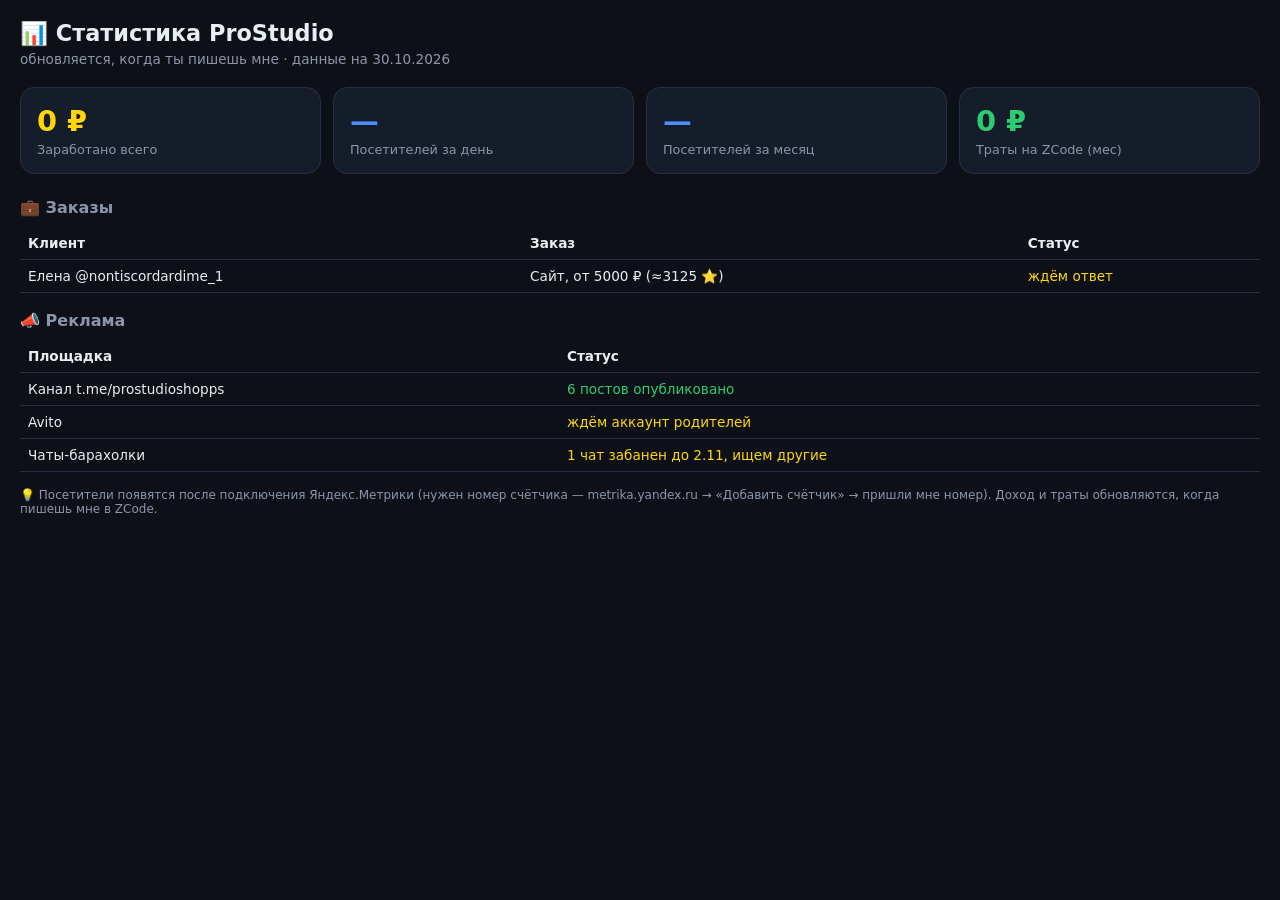
==== stats-8729215207.html @ 49d40fbb "add stats dashboard" ====
<!DOCTYPE html>
<html lang="ru">
<head>
<meta charset="UTF-8">
<meta name="viewport" content="width=device-width, initial-scale=1.0">
<meta name="robots" content="noindex">
<title>ProStudio · Статистика</title>
<style>
  * { margin:0; padding:0; box-sizing:border-box; }
  body { font-family:"Segoe UI",system-ui,sans-serif; background:#0d1117; color:#e6edf3; padding:20px; }
  h1 { font-size:1.4rem; margin-bottom:4px; } .sub{color:#8b97a8;font-size:.85rem;margin-bottom:20px;}
  .grid { display:grid; grid-template-columns:repeat(auto-fit,minmax(150px,1fr)); gap:12px; margin-bottom:24px; }
  .card { background:#161d2a; border:1px solid #263041; border-radius:14px; padding:16px; }
  .card .num { font-size:1.8rem; font-weight:800; }
  .card .lbl { color:#8b97a8; font-size:.8rem; margin-top:4px; }
  .green{color:#2ecc71}.blue{color:#4f8cff}.yellow{color:#ffd60a}
  h2 { font-size:1rem; margin:18px 0 10px; color:#8b97a8; }
  table { width:100%; border-collapse:collapse; font-size:.85rem; }
  td,th { padding:8px; border-bottom:1px solid #263041; text-align:left; }
  .st-ok{color:#2ecc71}.st-wait{color:#ffd60a}
  .note { color:#8b97a8; font-size:.75rem; margin-top:16px; }
</style>
</head>
<body>
<h1>📊 Статистика ProStudio</h1>
<div class="sub">обновляется, когда ты пишешь мне · данные на 30.10.2026</div>

<div class="grid">
  <div class="card"><div class="num yellow">0 ₽</div><div class="lbl">Заработано всего</div></div>
  <div class="card"><div class="num blue">—</div><div class="lbl">Посетителей за день</div></div>
  <div class="card"><div class="num blue">—</div><div class="lbl">Посетителей за месяц</div></div>
  <div class="card"><div class="num green">0 ₽</div><div class="lbl">Траты на ZCode (мес)</div></div>
</div>

<h2>💼 Заказы</h2>
<table>
  <tr><th>Клиент</th><th>Заказ</th><th>Статус</th></tr>
  <tr><td>Елена @nontiscordardime_1</td><td>Сайт, от 5000 ₽ (≈3125 ⭐)</td><td class="st-wait">ждём ответ</td></tr>
</table>

<h2>📣 Реклама</h2>
<table>
  <tr><th>Площадка</th><th>Статус</th></tr>
  <tr><td>Канал t.me/prostudioshopps</td><td class="st-ok">6 постов опубликовано</td></tr>
  <tr><td>Avito</td><td class="st-wait">ждём аккаунт родителей</td></tr>
  <tr><td>Чаты-барахолки</td><td class="st-wait">1 чат забанен до 2.11, ищем другие</td></tr>
</table>

<div class="note">💡 Посетители появятся после подключения Яндекс.Метрики (нужен номер счётчика — metrika.yandex.ru → «Добавить счётчик» → пришли мне номер). Доход и траты обновляются, когда пишешь мне в ZCode.</div>
</body>
</html>
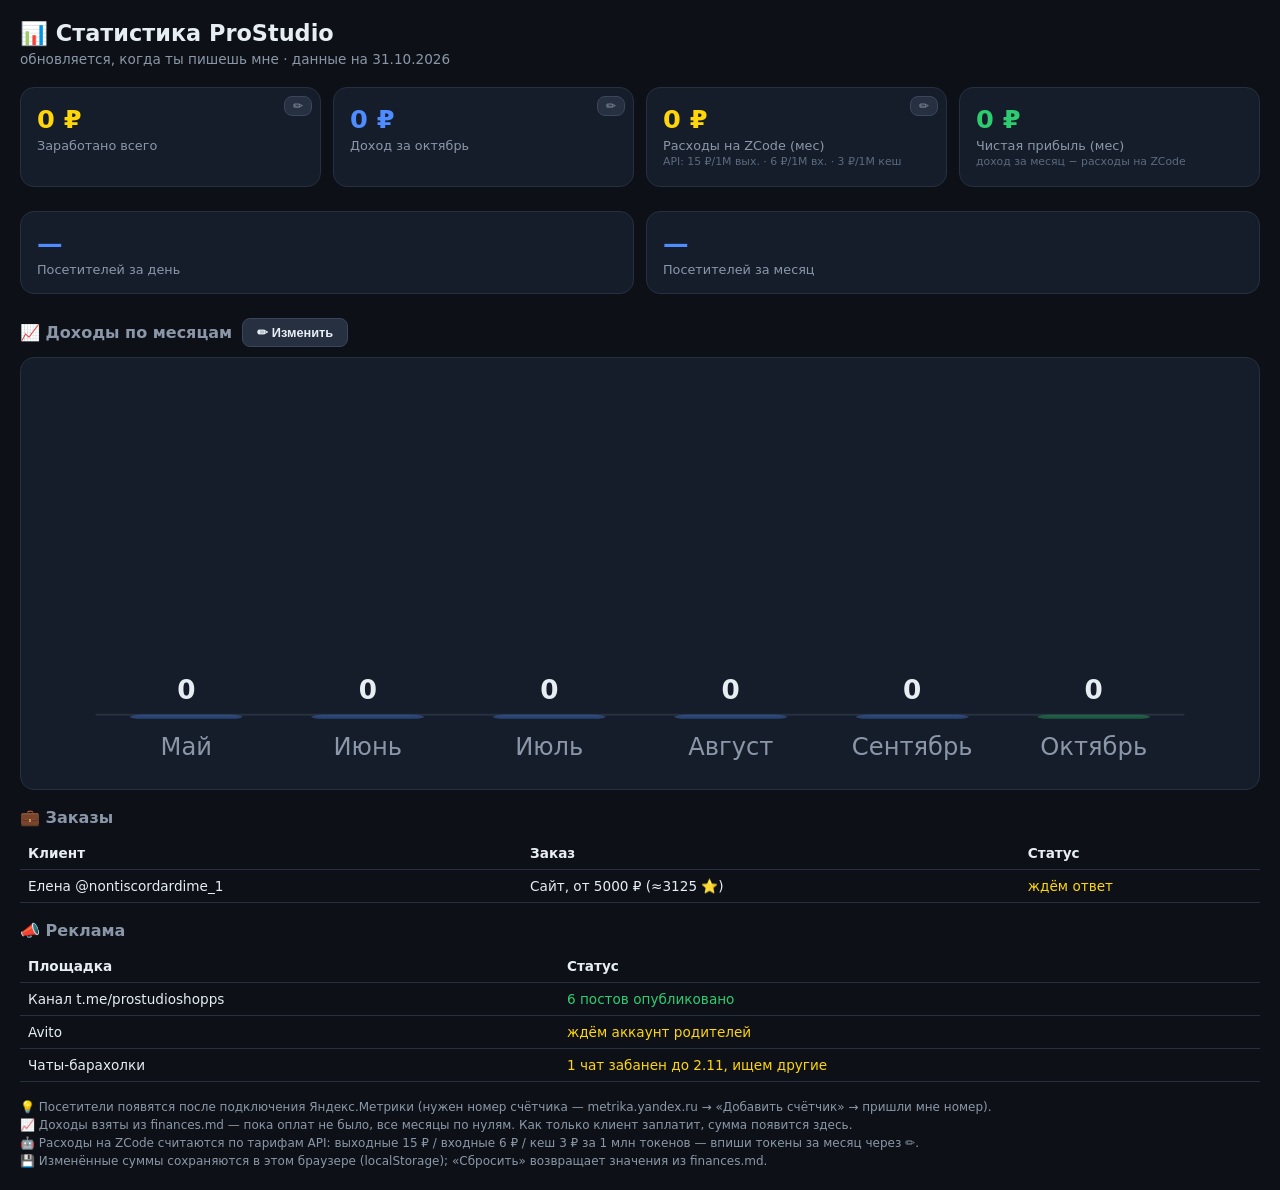
==== commit da3c884b: "stats: ZCode costs, income chart, net profit, inline editing" ====
--- a/stats-8729215207.html
+++ b/stats-8729215207.html
@@ -10,27 +10,80 @@
   body { font-family:"Segoe UI",system-ui,sans-serif; background:#0d1117; color:#e6edf3; padding:20px; }
   h1 { font-size:1.4rem; margin-bottom:4px; } .sub{color:#8b97a8;font-size:.85rem;margin-bottom:20px;}
   .grid { display:grid; grid-template-columns:repeat(auto-fit,minmax(150px,1fr)); gap:12px; margin-bottom:24px; }
-  .card { background:#161d2a; border:1px solid #263041; border-radius:14px; padding:16px; }
-  .card .num { font-size:1.8rem; font-weight:800; }
+  .card { background:#161d2a; border:1px solid #263041; border-radius:14px; padding:16px; position:relative; }
+  .card .num { font-size:1.6rem; font-weight:800; }
   .card .lbl { color:#8b97a8; font-size:.8rem; margin-top:4px; }
-  .green{color:#2ecc71}.blue{color:#4f8cff}.yellow{color:#ffd60a}
-  h2 { font-size:1rem; margin:18px 0 10px; color:#8b97a8; }
+  .card .hint { color:#5c6a7d; font-size:.68rem; margin-top:2px; line-height:1.35; }
+  .green{color:#2ecc71}.blue{color:#4f8cff}.yellow{color:#ffd60a}.red{color:#ff5c5c}
+  h2 { font-size:1rem; margin:18px 0 10px; color:#8b97a8; display:flex; align-items:center; gap:10px; }
   table { width:100%; border-collapse:collapse; font-size:.85rem; }
   td,th { padding:8px; border-bottom:1px solid #263041; text-align:left; }
   .st-ok{color:#2ecc71}.st-wait{color:#ffd60a}
-  .note { color:#8b97a8; font-size:.75rem; margin-top:16px; }
+  .note { color:#8b97a8; font-size:.75rem; margin-top:16px; line-height:1.5; }
+  .edit { position:absolute; top:8px; right:8px; background:#263041; border:1px solid #3a465c; color:#8b97a8;
+          border-radius:8px; padding:2px 8px; font-size:.75rem; cursor:pointer; }
+  .edit:hover { color:#e6edf3; border-color:#4f8cff; }
+  .btn { background:#263041; border:1px solid #3a465c; color:#e6edf3; border-radius:8px; padding:6px 14px;
+         font-size:.8rem; cursor:pointer; font-weight:600; }
+  .btn:hover { border-color:#4f8cff; }
+  .btn.save { background:#1d3a2a; border-color:#2ecc71; color:#2ecc71; }
+  .btn.danger { color:#ff5c5c; border-color:#5c3030; }
+  #panel { background:#161d2a; border:1px solid #263041; border-radius:14px; padding:16px; margin-bottom:20px; }
+  #panel h3 { font-size:.85rem; color:#8b97a8; margin:12px 0 8px; }
+  #panel h3:first-child { margin-top:0; }
+  .prow { display:flex; flex-wrap:wrap; gap:10px; }
+  .prow label { display:flex; flex-direction:column; gap:4px; font-size:.75rem; color:#8b97a8; min-width:110px; flex:1; }
+  .prow input { background:#0d1117; border:1px solid #263041; color:#e6edf3; border-radius:8px; padding:7px 9px; font-size:.85rem; width:100%; }
+  .prow input:focus { outline:none; border-color:#4f8cff; }
+  .pbtns { display:flex; gap:10px; margin-top:14px; }
+  #chart-wrap { background:#161d2a; border:1px solid #263041; border-radius:14px; padding:14px; }
+  #chart svg { width:100%; height:auto; display:block; }
 </style>
 </head>
 <body>
 <h1>📊 Статистика ProStudio</h1>
-<div class="sub">обновляется, когда ты пишешь мне · данные на 30.10.2026</div>
+<div class="sub">обновляется, когда ты пишешь мне · данные на 31.10.2026</div>
 
 <div class="grid">
-  <div class="card"><div class="num yellow">0 ₽</div><div class="lbl">Заработано всего</div></div>
+  <div class="card"><button class="edit" data-focus="inp-earned" title="Изменить">✏</button>
+    <div class="num yellow" id="num-earned">0 ₽</div><div class="lbl">Заработано всего</div></div>
+  <div class="card"><button class="edit" data-focus="inp-mincome" title="Изменить">✏</button>
+    <div class="num blue" id="num-mincome">0 ₽</div><div class="lbl">Доход за октябрь</div></div>
+  <div class="card"><button class="edit" data-focus="inp-tin" title="Изменить">✏</button>
+    <div class="num yellow" id="num-zcode">0 ₽</div><div class="lbl">Расходы на ZCode (мес)</div>
+    <div class="hint">API: 15 ₽/1M вых. · 6 ₽/1M вх. · 3 ₽/1M кеш</div></div>
+  <div class="card">
+    <div class="num green" id="num-net">0 ₽</div><div class="lbl">Чистая прибыль (мес)</div>
+    <div class="hint">доход за месяц − расходы на ZCode</div></div>
+</div>
+
+<div class="grid">
   <div class="card"><div class="num blue">—</div><div class="lbl">Посетителей за день</div></div>
   <div class="card"><div class="num blue">—</div><div class="lbl">Посетителей за месяц</div></div>
-  <div class="card"><div class="num green">0 ₽</div><div class="lbl">Траты на ZCode (мес)</div></div>
 </div>
+
+<div id="panel" hidden>
+  <h3>📈 Доходы по месяцам (₽)</h3>
+  <div class="prow" id="month-inputs"></div>
+  <h3>🤖 Токены ZCode за октябрь (для расчёта расходов)</h3>
+  <div class="prow">
+    <label>Входные токены<input type="number" min="0" id="inp-tin" placeholder="× 6 ₽/1M"></label>
+    <label>Выходные токены<input type="number" min="0" id="inp-tout" placeholder="× 15 ₽/1M"></label>
+    <label>Кеш-токены<input type="number" min="0" id="inp-tcache" placeholder="× 3 ₽/1M"></label>
+  </div>
+  <h3>💰 Заработано всего (₽)</h3>
+  <div class="prow">
+    <label>Сумма<input type="number" min="0" id="inp-earned"></label>
+  </div>
+  <div class="pbtns">
+    <button class="btn save" id="btn-save">💾 Сохранить</button>
+    <button class="btn" id="btn-close">Закрыть</button>
+    <button class="btn danger" id="btn-reset">↺ Сбросить к finances.md</button>
+  </div>
+</div>
+
+<h2>📈 Доходы по месяцам <button class="btn" id="btn-open-panel">✏ Изменить</button></h2>
+<div id="chart-wrap"><div id="chart"></div></div>
 
 <h2>💼 Заказы</h2>
 <table>
@@ -46,6 +99,106 @@
   <tr><td>Чаты-барахолки</td><td class="st-wait">1 чат забанен до 2.11, ищем другие</td></tr>
 </table>
 
-<div class="note">💡 Посетители появятся после подключения Яндекс.Метрики (нужен номер счётчика — metrika.yandex.ru → «Добавить счётчик» → пришли мне номер). Доход и траты обновляются, когда пишешь мне в ZCode.</div>
+<div class="note">💡 Посетители появятся после подключения Яндекс.Метрики (нужен номер счётчика — metrika.yandex.ru → «Добавить счётчик» → пришли мне номер).<br>
+📈 Доходы взяты из finances.md — пока оплат не было, все месяцы по нулям. Как только клиент заплатит, сумма появится здесь.<br>
+🤖 Расходы на ZCode считаются по тарифам API: выходные 15 ₽ / входные 6 ₽ / кеш 3 ₽ за 1 млн токенов — впиши токены за месяц через ✏.<br>
+💾 Изменённые суммы сохраняются в этом браузере (localStorage); «Сбросить» возвращает значения из finances.md.</div>
+
+<script>
+(function(){
+  var CUR = "2026-10";
+  var MONTHS = [["2026-05","Май"],["2026-06","Июнь"],["2026-07","Июль"],["2026-08","Август"],["2026-09","Сентябрь"],["2026-10","Октябрь"]];
+  var PRICE = { out: 15, in: 6, cache: 3 }; // ₽ за 1 млн токенов
+  // данные из finances.md на 31.10.2026: оплат ещё не было
+  var DEF = { earned: 0, months: {}, tokens: { in: 0, out: 0, cache: 0 } };
+  MONTHS.forEach(function(m){ DEF.months[m[0]] = 0; });
+
+  var KEY = "prostudio-stats-v1";
+  function load(){
+    try {
+      var s = JSON.parse(localStorage.getItem(KEY));
+      if (s && s.months && s.tokens) return s;
+    } catch(e) {}
+    return JSON.parse(JSON.stringify(DEF));
+  }
+  var S = load();
+  function save(){ try { localStorage.setItem(KEY, JSON.stringify(S)); } catch(e) {} }
+
+  function fmt(n){ return Math.round(n).toLocaleString("ru-RU") + " ₽"; }
+  function num(id){ var v = parseFloat(document.getElementById(id).value); return isFinite(v) && v > 0 ? v : 0; }
+  function zcodeCost(){
+    return S.tokens.out/1e6*PRICE.out + S.tokens.in/1e6*PRICE.in + S.tokens.cache/1e6*PRICE.cache;
+  }
+
+  function render(){
+    var mi = S.months[CUR] || 0, zc = zcodeCost(), net = mi - zc;
+    document.getElementById("num-earned").textContent = fmt(S.earned);
+    document.getElementById("num-mincome").textContent = fmt(mi);
+    document.getElementById("num-zcode").textContent = fmt(zc);
+    var netEl = document.getElementById("num-net");
+    netEl.textContent = (net < 0 ? "−" : "") + fmt(Math.abs(net));
+    netEl.className = "num " + (net > 0 ? "green" : (net < 0 ? "red" : "green"));
+    renderChart();
+  }
+
+  function renderChart(){
+    var W = 600, H = 200, pad = 30, bw = 56;
+    var vals = MONTHS.map(function(m){ return S.months[m[0]] || 0; });
+    var max = Math.max.apply(null, vals.concat([1]));
+    var step = (W - 2*pad) / MONTHS.length;
+    var svg = '<svg viewBox="0 0 ' + W + ' ' + H + '" xmlns="http://www.w3.org/2000/svg">';
+    svg += '<line x1="' + pad + '" y1="' + (H-30) + '" x2="' + (W-pad) + '" y2="' + (H-30) + '" stroke="#263041" stroke-width="1"/>';
+    MONTHS.forEach(function(m, i){
+      var v = vals[i], h = Math.round(v / max * (H - 80));
+      var x = pad + i*step + (step - bw)/2, y = H - 30 - h;
+      var last = m[0] === CUR;
+      svg += '<rect x="' + x + '" y="' + y + '" width="' + bw + '" height="' + Math.max(h, 2) + '" rx="6" fill="' + (last ? "#2ecc71" : "#4f8cff") + '" opacity="' + (h ? 1 : 0.35) + '"/>';
+      svg += '<text x="' + (x + bw/2) + '" y="' + (y - 8) + '" fill="#e6edf3" font-size="13" font-weight="700" text-anchor="middle">' + (v ? fmt(v) : "0") + '</text>';
+      svg += '<text x="' + (x + bw/2) + '" y="' + (H - 10) + '" fill="#8b97a8" font-size="12" text-anchor="middle">' + m[1] + '</text>';
+    });
+    svg += '</svg>';
+    document.getElementById("chart").innerHTML = svg;
+  }
+
+  // панель редактирования
+  var panel = document.getElementById("panel");
+  var mi = document.getElementById("month-inputs");
+  MONTHS.forEach(function(m){
+    var l = document.createElement("label");
+    l.textContent = m[1] + " (₽)";
+    var inp = document.createElement("input");
+    inp.type = "number"; inp.min = "0"; inp.id = "inp-m-" + m[0];
+    l.appendChild(inp); mi.appendChild(l);
+  });
+
+  function fillPanel(){
+    MONTHS.forEach(function(m){ document.getElementById("inp-m-" + m[0]).value = S.months[m[0]] || ""; });
+    document.getElementById("inp-tin").value = S.tokens.in || "";
+    document.getElementById("inp-tout").value = S.tokens.out || "";
+    document.getElementById("inp-tcache").value = S.tokens.cache || "";
+    document.getElementById("inp-earned").value = S.earned || "";
+  }
+  function openPanel(focusId){ panel.hidden = false; fillPanel(); if (focusId) document.getElementById(focusId).focus(); }
+
+  document.getElementById("btn-open-panel").onclick = function(){ openPanel(); };
+  document.querySelectorAll(".edit").forEach(function(b){
+    b.onclick = function(){ openPanel(b.getAttribute("data-focus")); };
+  });
+  document.getElementById("btn-close").onclick = function(){ panel.hidden = true; };
+  document.getElementById("btn-save").onclick = function(){
+    MONTHS.forEach(function(m){ S.months[m[0]] = num("inp-m-" + m[0]); });
+    S.tokens = { in: num("inp-tin"), out: num("inp-tout"), cache: num("inp-tcache") };
+    S.earned = num("inp-earned");
+    save(); render(); panel.hidden = true;
+  };
+  document.getElementById("btn-reset").onclick = function(){
+    S = JSON.parse(JSON.stringify(DEF));
+    try { localStorage.removeItem(KEY); } catch(e) {}
+    fillPanel(); render();
+  };
+
+  render();
+})();
+</script>
 </body>
 </html>
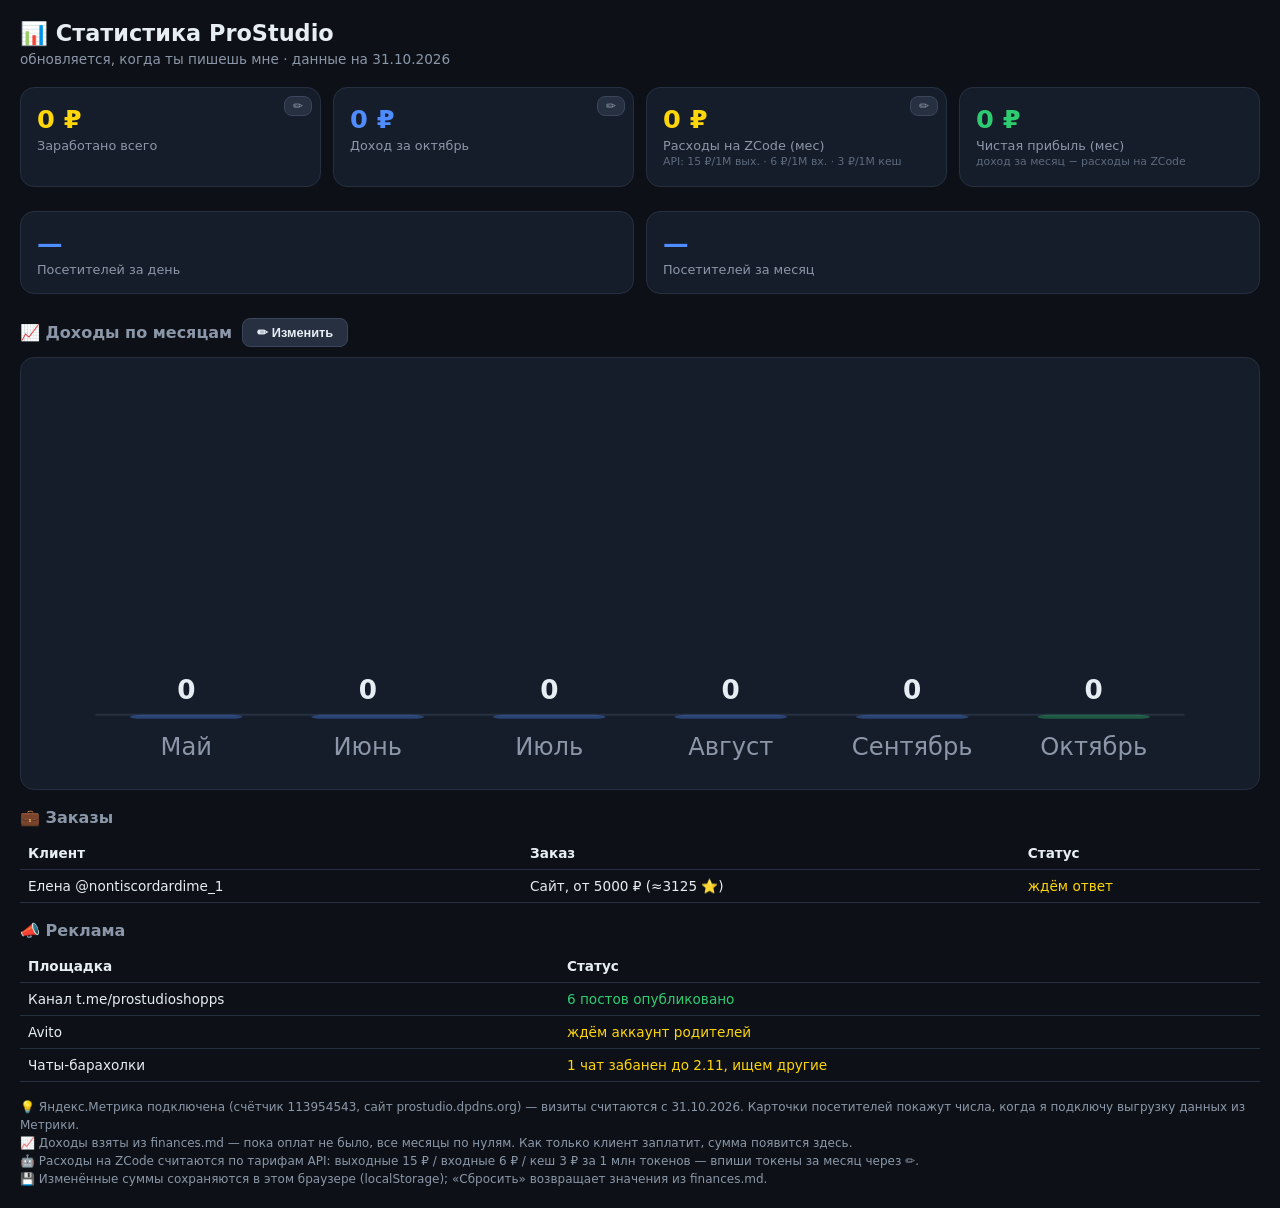
==== commit 46253ece: "enable yandex metrika counter 113954543" ====
--- a/stats-8729215207.html
+++ b/stats-8729215207.html
@@ -99,7 +99,7 @@
   <tr><td>Чаты-барахолки</td><td class="st-wait">1 чат забанен до 2.11, ищем другие</td></tr>
 </table>
 
-<div class="note">💡 Посетители появятся после подключения Яндекс.Метрики (нужен номер счётчика — metrika.yandex.ru → «Добавить счётчик» → пришли мне номер).<br>
+<div class="note">💡 Яндекс.Метрика подключена (счётчик 113954543, сайт prostudio.dpdns.org) — визиты считаются с 31.10.2026. Карточки посетителей покажут числа, когда я подключу выгрузку данных из Метрики.<br>
 📈 Доходы взяты из finances.md — пока оплат не было, все месяцы по нулям. Как только клиент заплатит, сумма появится здесь.<br>
 🤖 Расходы на ZCode считаются по тарифам API: выходные 15 ₽ / входные 6 ₽ / кеш 3 ₽ за 1 млн токенов — впиши токены за месяц через ✏.<br>
 💾 Изменённые суммы сохраняются в этом браузере (localStorage); «Сбросить» возвращает значения из finances.md.</div>
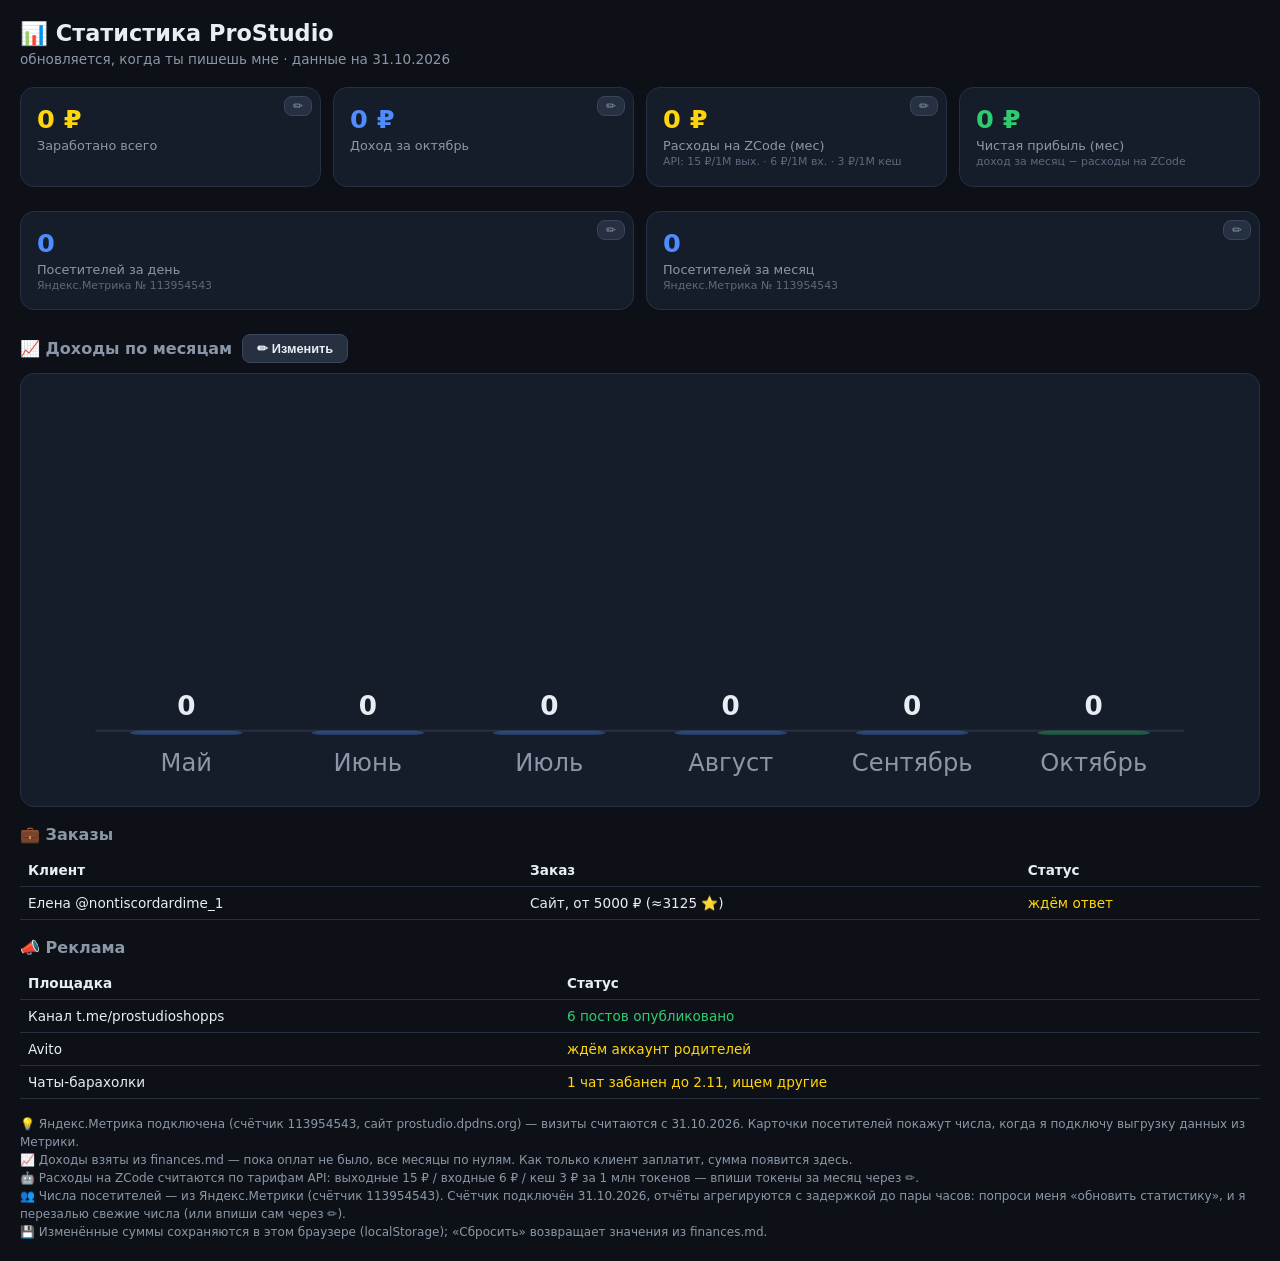
==== commit 0dcf37a6: "stats page: add own metrika counter 113955172" ====
--- a/stats-8729215207.html
+++ b/stats-8729215207.html
@@ -5,6 +5,16 @@
 <meta name="viewport" content="width=device-width, initial-scale=1.0">
 <meta name="robots" content="noindex">
 <title>ProStudio · Статистика</title>
+<!-- Yandex.Metrika: отдельный счётчик только для страницы статистики -->
+<script type="text/javascript">
+  (function(m,e,t,r,i,k,a){m[i]=m[i]||function(){(m[i].a=m[i].a||[]).push(arguments)};m[i].l=1*new Date();
+  for(var j=0;j<document.scripts.length;j++){if(document.scripts[j].src===r){return;}}
+  k=e.createElement(t),a=e.getElementsByTagName(t)[0],k.async=1,k.src=r,a.parentNode.insertBefore(k,a)})
+  (window, document, "script", "https://mc.yandex.ru/metrika/tag.js?id=113955172", "ym");
+  ym(113955172, "init", { clickmap:true, trackLinks:true, accurateTrackBounce:true });
+</script>
+<noscript><div><img src="https://mc.yandex.ru/watch/113955172" style="position:absolute;left:-9999px" alt=""></div></noscript>
+<!-- /Yandex.Metrika -->
 <style>
   * { margin:0; padding:0; box-sizing:border-box; }
   body { font-family:"Segoe UI",system-ui,sans-serif; background:#0d1117; color:#e6edf3; padding:20px; }
@@ -58,15 +68,23 @@
 </div>
 
 <div class="grid">
-  <div class="card"><div class="num blue">—</div><div class="lbl">Посетителей за день</div></div>
-  <div class="card"><div class="num blue">—</div><div class="lbl">Посетителей за месяц</div></div>
+  <div class="card"><button class="edit" data-focus="inp-vday" title="Изменить">✏</button>
+    <div class="num blue" id="num-vday">0</div><div class="lbl">Посетителей за день</div>
+    <div class="hint">Яндекс.Метрика № 113954543</div></div>
+  <div class="card"><button class="edit" data-focus="inp-vmonth" title="Изменить">✏</button>
+    <div class="num blue" id="num-vmonth">0</div><div class="lbl">Посетителей за месяц</div>
+    <div class="hint">Яндекс.Метрика № 113954543</div></div>
 </div>
 
 <div id="panel" hidden>
   <h3>📈 Доходы по месяцам (₽)</h3>
   <div class="prow" id="month-inputs"></div>
-  <h3>🤖 Токены ZCode за октябрь (для расчёта расходов)</h3>
+  <h3>👥 Посетители (из Яндекс.Метрики)</h3>
   <div class="prow">
+    <label>За день<input type="number" min="0" id="inp-vday"></label>
+    <label>За месяц<input type="number" min="0" id="inp-vmonth"></label>
+  </div>
+  <h3>🤖 Токены ZCode за октябрь (для расчёта расходов)</h3>  <div class="prow">
     <label>Входные токены<input type="number" min="0" id="inp-tin" placeholder="× 6 ₽/1M"></label>
     <label>Выходные токены<input type="number" min="0" id="inp-tout" placeholder="× 15 ₽/1M"></label>
     <label>Кеш-токены<input type="number" min="0" id="inp-tcache" placeholder="× 3 ₽/1M"></label>
@@ -102,6 +120,7 @@
 <div class="note">💡 Яндекс.Метрика подключена (счётчик 113954543, сайт prostudio.dpdns.org) — визиты считаются с 31.10.2026. Карточки посетителей покажут числа, когда я подключу выгрузку данных из Метрики.<br>
 📈 Доходы взяты из finances.md — пока оплат не было, все месяцы по нулям. Как только клиент заплатит, сумма появится здесь.<br>
 🤖 Расходы на ZCode считаются по тарифам API: выходные 15 ₽ / входные 6 ₽ / кеш 3 ₽ за 1 млн токенов — впиши токены за месяц через ✏.<br>
+👥 Числа посетителей — из Яндекс.Метрики (счётчик 113954543). Счётчик подключён 31.10.2026, отчёты агрегируются с задержкой до пары часов: попроси меня «обновить статистику», и я перезалью свежие числа (или впиши сам через ✏).<br>
 💾 Изменённые суммы сохраняются в этом браузере (localStorage); «Сбросить» возвращает значения из finances.md.</div>
 
 <script>
@@ -110,14 +129,19 @@
   var MONTHS = [["2026-05","Май"],["2026-06","Июнь"],["2026-07","Июль"],["2026-08","Август"],["2026-09","Сентябрь"],["2026-10","Октябрь"]];
   var PRICE = { out: 15, in: 6, cache: 3 }; // ₽ за 1 млн токенов
   // данные из finances.md на 31.10.2026: оплат ещё не было
-  var DEF = { earned: 0, months: {}, tokens: { in: 0, out: 0, cache: 0 } };
+  // посетители — из Яндекс.Метрики № 113954543 (счётчик подключён 31.10.2026,
+  // отчёты агрегируются с задержкой; обновляются, когда просишь меня «обновить статистику»)
+  var DEF = { earned: 0, visitors: { day: 0, month: 0 }, months: {}, tokens: { in: 0, out: 0, cache: 0 } };
   MONTHS.forEach(function(m){ DEF.months[m[0]] = 0; });
 
   var KEY = "prostudio-stats-v1";
   function load(){
     try {
       var s = JSON.parse(localStorage.getItem(KEY));
-      if (s && s.months && s.tokens) return s;
+      if (s && s.months && s.tokens) {
+        if (!s.visitors) s.visitors = { day: 0, month: 0 };
+        return s;
+      }
     } catch(e) {}
     return JSON.parse(JSON.stringify(DEF));
   }
@@ -135,6 +159,8 @@
     document.getElementById("num-earned").textContent = fmt(S.earned);
     document.getElementById("num-mincome").textContent = fmt(mi);
     document.getElementById("num-zcode").textContent = fmt(zc);
+    document.getElementById("num-vday").textContent = (S.visitors.day || 0).toLocaleString("ru-RU");
+    document.getElementById("num-vmonth").textContent = (S.visitors.month || 0).toLocaleString("ru-RU");
     var netEl = document.getElementById("num-net");
     netEl.textContent = (net < 0 ? "−" : "") + fmt(Math.abs(net));
     netEl.className = "num " + (net > 0 ? "green" : (net < 0 ? "red" : "green"));
@@ -176,6 +202,8 @@
     document.getElementById("inp-tin").value = S.tokens.in || "";
     document.getElementById("inp-tout").value = S.tokens.out || "";
     document.getElementById("inp-tcache").value = S.tokens.cache || "";
+    document.getElementById("inp-vday").value = S.visitors.day || "";
+    document.getElementById("inp-vmonth").value = S.visitors.month || "";
     document.getElementById("inp-earned").value = S.earned || "";
   }
   function openPanel(focusId){ panel.hidden = false; fillPanel(); if (focusId) document.getElementById(focusId).focus(); }
@@ -188,6 +216,7 @@
   document.getElementById("btn-save").onclick = function(){
     MONTHS.forEach(function(m){ S.months[m[0]] = num("inp-m-" + m[0]); });
     S.tokens = { in: num("inp-tin"), out: num("inp-tout"), cache: num("inp-tcache") };
+    S.visitors = { day: num("inp-vday"), month: num("inp-vmonth") };
     S.earned = num("inp-earned");
     save(); render(); panel.hidden = true;
   };
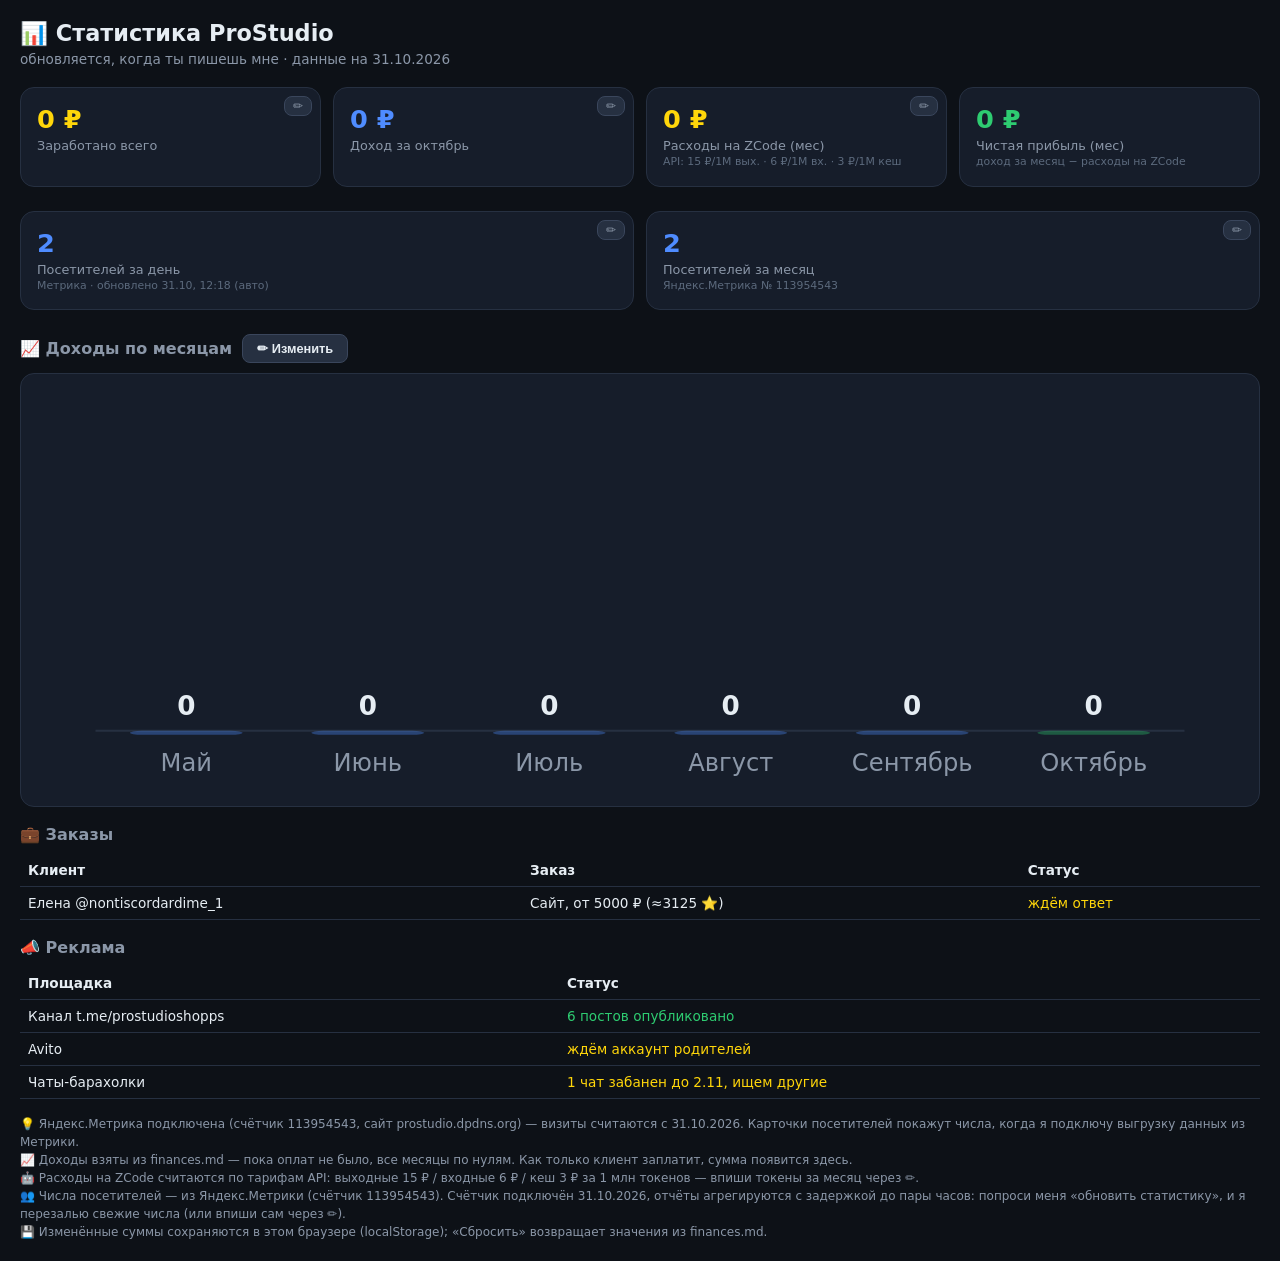
==== commit b02472e8: "auto-update visitors from yandex metrika (cron + visitors.json)" ====
--- a/stats-8729215207.html
+++ b/stats-8729215207.html
@@ -70,7 +70,7 @@
 <div class="grid">
   <div class="card"><button class="edit" data-focus="inp-vday" title="Изменить">✏</button>
     <div class="num blue" id="num-vday">0</div><div class="lbl">Посетителей за день</div>
-    <div class="hint">Яндекс.Метрика № 113954543</div></div>
+    <div class="hint" id="hint-vday">Яндекс.Метрика № 113954543</div></div>
   <div class="card"><button class="edit" data-focus="inp-vmonth" title="Изменить">✏</button>
     <div class="num blue" id="num-vmonth">0</div><div class="lbl">Посетителей за месяц</div>
     <div class="hint">Яндекс.Метрика № 113954543</div></div>
@@ -227,6 +227,19 @@
   };
 
   render();
+
+  // автообновление посетителей: GitHub Actions каждые 2 часа пишет visitors.json
+  fetch("visitors.json?ts=" + Date.now())
+    .then(r => r.ok ? r.json() : null)
+    .then(j => {
+      if (!j || !j.day || !j.month) return;
+      S.visitors = { day: j.day.users || 0, month: j.month.users || 0 };
+      render();
+      var when = new Date(j.updated).toLocaleString("ru-RU", { day: "2-digit", month: "2-digit", hour: "2-digit", minute: "2-digit" });
+      var hv = document.getElementById("hint-vday");
+      if (hv) hv.textContent = "Метрика · обновлено " + when + " (авто)";
+    })
+    .catch(() => {});
 })();
 </script>
 </body>
